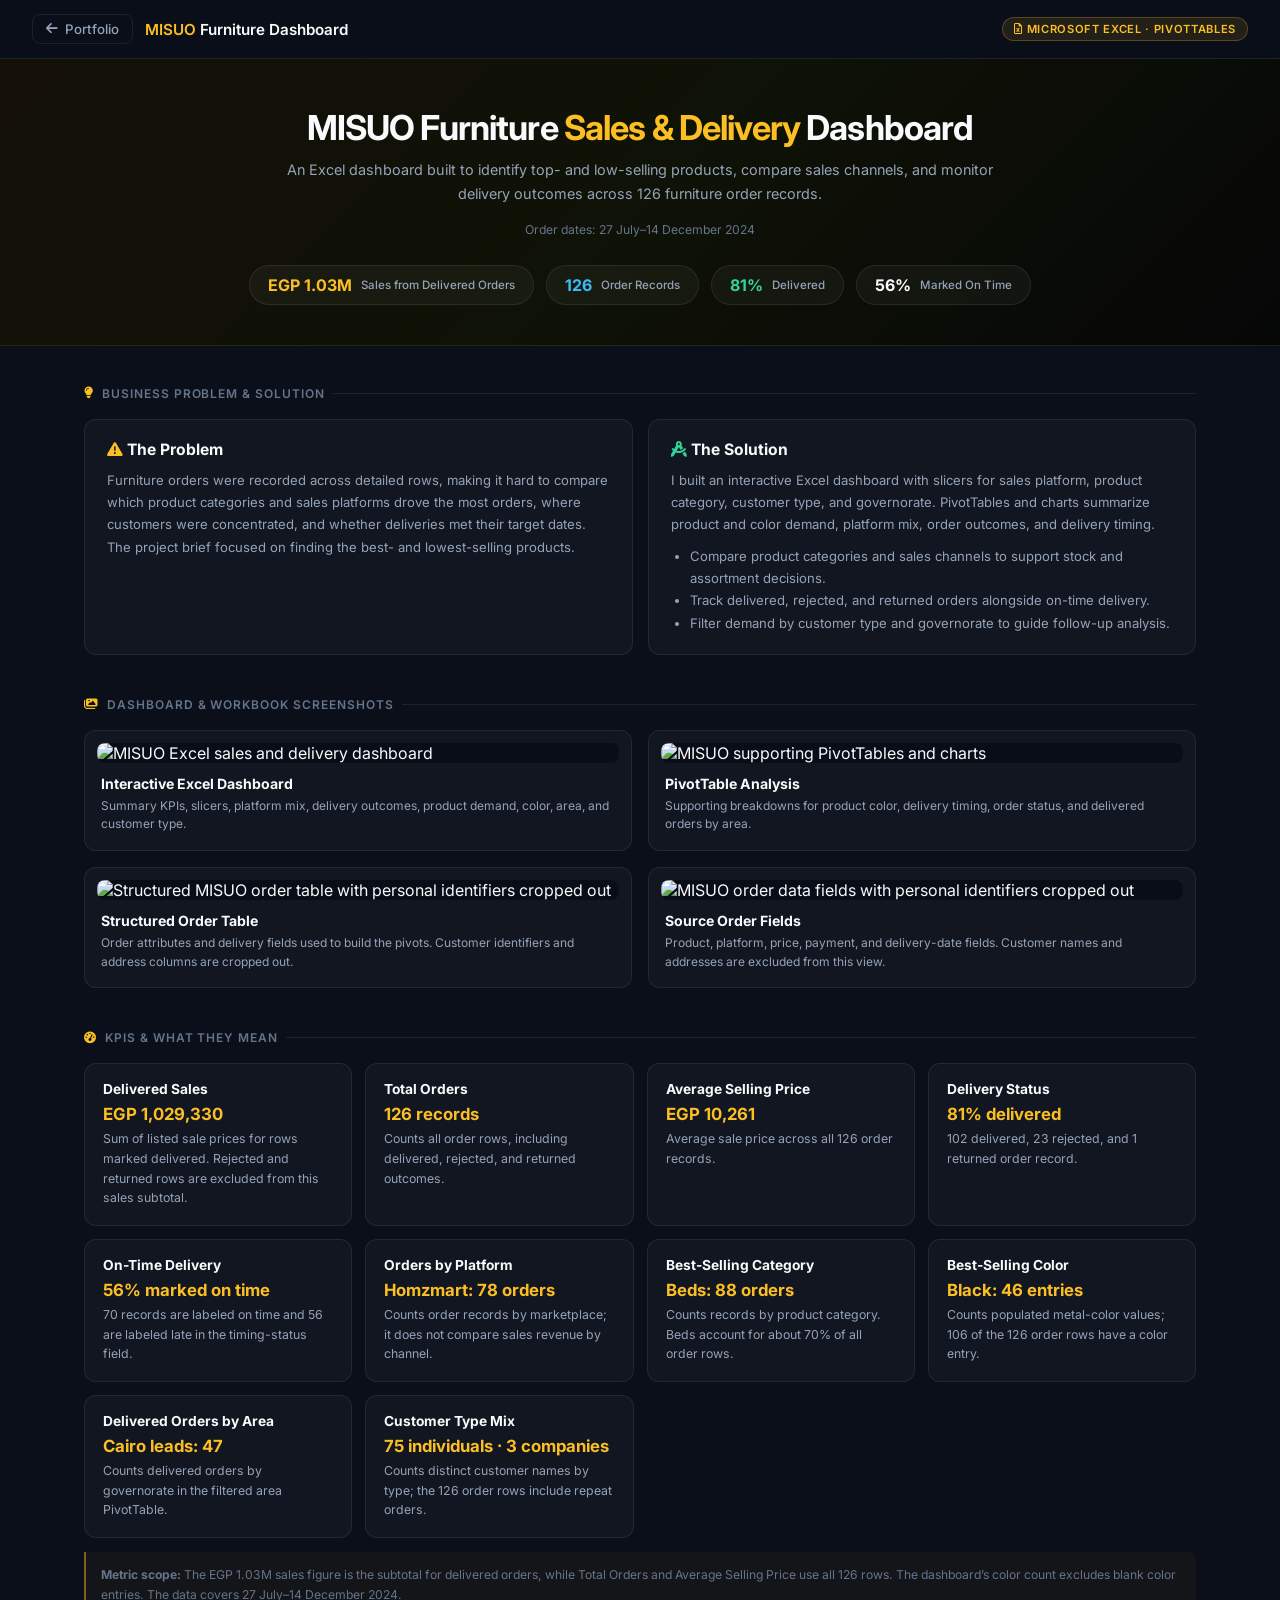
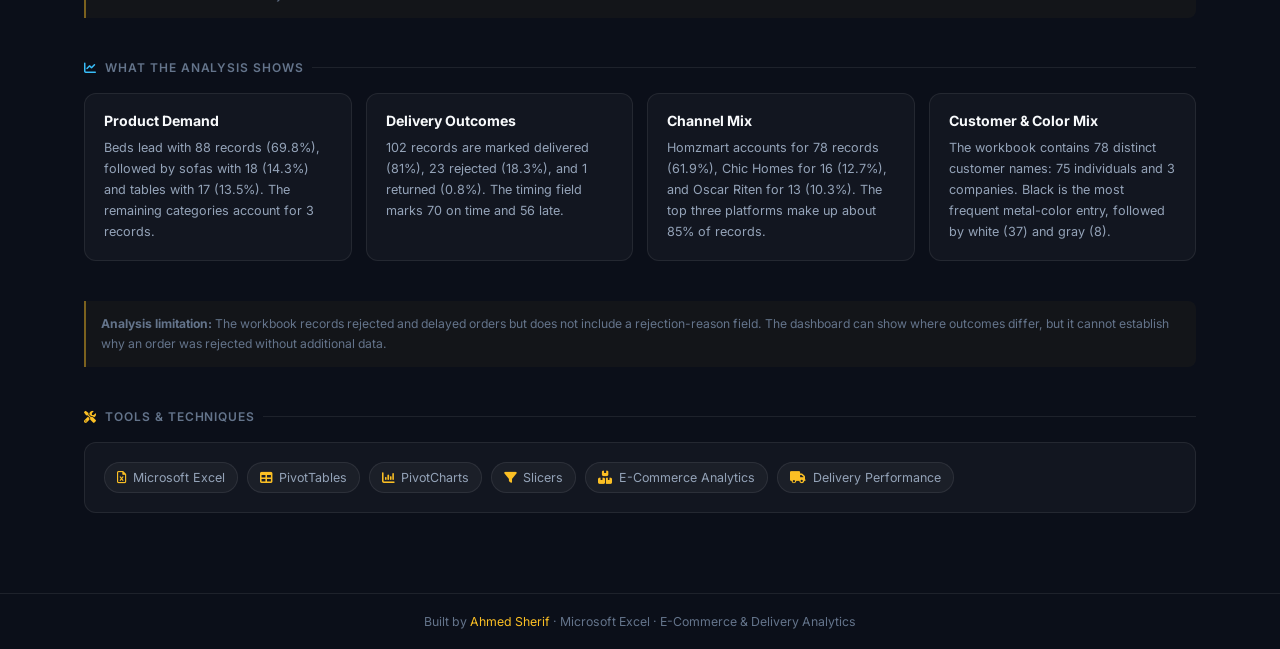
==== messieur-dashboard.html @ d5da156c "Add files via upload" ====
<!DOCTYPE html>
<html lang="en" data-theme="dark">
<head>
  <meta charset="UTF-8" />
  <meta name="viewport" content="width=device-width, initial-scale=1.0" />
  <title>MISUO Furniture Sales Dashboard | Ahmed Sherif</title>
  <link rel="preconnect" href="https://fonts.googleapis.com" />
  <link rel="preconnect" href="https://fonts.gstatic.com" crossorigin />
  <link href="https://fonts.googleapis.com/css2?family=Inter:wght@300;400;500;600;700&display=swap" rel="stylesheet" />
  <link rel="stylesheet" href="https://cdnjs.cloudflare.com/ajax/libs/font-awesome/6.5.1/css/all.min.css" crossorigin="anonymous" referrerpolicy="no-referrer" />
  <style>
    *,*::before,*::after{box-sizing:border-box;margin:0;padding:0}
    :root{--bg:#0b0f19;--surface:#101626;--card:rgba(255,255,255,.03);--border:rgba(255,255,255,.08);--text:#f8fafc;--muted:#94a3b8;--dim:#64748b;--amber:#fbbf24;--cyan:#38bdf8;--emerald:#34d399;--red:#f87171;--r:12px;--t:.2s cubic-bezier(.4,0,.2,1);--font:'Inter',system-ui,sans-serif}
    body{background:var(--bg);color:var(--text);font-family:var(--font);min-height:100vh}
    .topbar{position:sticky;top:0;z-index:100;background:rgba(11,15,25,.94);backdrop-filter:blur(16px);border-bottom:1px solid var(--border);padding:14px 32px;display:flex;align-items:center;justify-content:space-between;gap:16px}
    .topbar-left{display:flex;align-items:center;gap:12px}.back-btn{display:inline-flex;align-items:center;gap:7px;color:var(--muted);text-decoration:none;font-size:.83rem;font-weight:500;padding:6px 13px;border:1px solid var(--border);border-radius:8px;transition:var(--t)}.back-btn:hover{color:var(--text);border-color:rgba(255,255,255,.2)}
    .topbar-title{font-size:.95rem;font-weight:600}.topbar-title span,.amber{color:var(--amber)}.excel-badge{font-size:.7rem;font-weight:600;padding:4px 11px;background:rgba(251,191,36,.1);border:1px solid rgba(251,191,36,.25);color:var(--amber);border-radius:999px;text-transform:uppercase;letter-spacing:.06em;white-space:nowrap}
    .hero{background:linear-gradient(135deg,#141008 0%,#0f1206 50%,#060707 100%);border-bottom:1px solid var(--border);padding:48px 24px 40px;text-align:center}.hero h1{font-size:clamp(1.5rem,3vw,2.15rem);font-weight:700;letter-spacing:-.025em;margin-bottom:10px}.hero h1 .accent{color:var(--amber)}.hero>p{color:var(--muted);font-size:.9rem;max-width:720px;margin:0 auto 25px;line-height:1.7}.period{font-size:.76rem!important;color:var(--dim)!important;margin:-12px auto 24px!important}
    .kpi-row{display:flex;justify-content:center;gap:12px;flex-wrap:wrap}.kpi-chip{background:rgba(255,255,255,.04);border:1px solid var(--border);border-radius:999px;padding:9px 18px;display:flex;align-items:center;gap:9px}.kpi-chip .num{font-size:1rem;font-weight:700}.kpi-chip .lbl{font-size:.72rem;color:var(--muted);font-weight:500}
    .wrap{max-width:1160px;margin:0 auto;padding:40px 24px 70px}.sec-label{font-size:.75rem;font-weight:600;text-transform:uppercase;letter-spacing:.08em;color:var(--dim);margin-bottom:18px;display:flex;align-items:center;gap:8px}.sec-label::after{content:'';flex:1;height:1px;background:var(--border)}
    .case-grid{display:grid;grid-template-columns:repeat(auto-fit,minmax(285px,1fr));gap:15px;margin-bottom:42px}.case-card,.metric-card,.insight-card,.tool-box{background:var(--card);border:1px solid var(--border);border-radius:var(--r);padding:20px 22px}.case-card h3{font-size:.98rem;margin-bottom:10px}.case-card p,.case-card li{font-size:.82rem;color:var(--muted);line-height:1.7}.case-card ul{padding-left:19px;margin-top:9px}
    .gallery-grid{display:grid;grid-template-columns:repeat(auto-fit,minmax(440px,1fr));gap:16px;margin-bottom:42px}.gallery-card{background:var(--card);border:1px solid var(--border);border-radius:var(--r);padding:12px;overflow:hidden;transition:var(--t)}.gallery-card:hover{border-color:rgba(255,255,255,.17);transform:translateY(-2px)}.gallery-card img{width:100%;height:auto;max-height:390px;object-fit:contain;display:block;background:#080d17;border-radius:8px;cursor:zoom-in}.gallery-card h3{font-size:.88rem;margin:12px 4px 5px}.gallery-card p{font-size:.75rem;color:var(--muted);line-height:1.55;margin:0 4px 4px}
    .metric-grid{display:grid;grid-template-columns:repeat(auto-fit,minmax(220px,1fr));gap:13px;margin-bottom:14px}.metric-card{padding:17px 18px}.metric-card h3{font-size:.86rem;margin-bottom:7px}.metric-card p{font-size:.77rem;line-height:1.6;color:var(--muted)}.metric-value{display:block;color:var(--amber);font-size:1.05rem;font-weight:700;margin-bottom:5px}.data-note{font-size:.76rem;color:var(--dim);line-height:1.65;margin:0 0 42px;padding:13px 15px;border-left:2px solid rgba(251,191,36,.45);background:rgba(251,191,36,.035);border-radius:0 8px 8px 0}
    .insight-grid{display:grid;grid-template-columns:repeat(auto-fit,minmax(235px,1fr));gap:14px;margin-bottom:40px}.insight-card{padding:18px 19px}.insight-card h3{font-size:.88rem;margin-bottom:9px}.insight-card p{font-size:.79rem;line-height:1.65;color:var(--muted)}
    .tool-box{display:flex;flex-wrap:wrap;gap:9px;padding:19px;margin-bottom:10px}.tool-pill{display:inline-flex;align-items:center;gap:7px;font-size:.78rem;padding:7px 12px;background:rgba(255,255,255,.04);border:1px solid var(--border);border-radius:999px;color:var(--muted)}.tool-pill i{color:var(--amber)}
    .lightbox{display:none;position:fixed;inset:0;z-index:999;background:rgba(0,0,0,.94);backdrop-filter:blur(8px);align-items:center;justify-content:center;padding:22px;cursor:zoom-out}.lightbox.open{display:flex}.lightbox img{max-width:96vw;max-height:90vh;object-fit:contain;border-radius:8px}.lb-close{position:fixed;top:16px;right:19px;background:rgba(255,255,255,.09);border:0;color:var(--text);font-size:1.2rem;width:40px;height:40px;border-radius:50%;cursor:pointer}
    .foot{border-top:1px solid var(--border);text-align:center;padding:20px;font-size:.77rem;color:var(--dim)}.foot a{color:var(--amber);text-decoration:none}
    @media(max-width:620px){.topbar{padding:12px 14px}.topbar-title{font-size:.82rem}.excel-badge{font-size:.61rem;padding:4px 8px}.hero{padding:32px 16px}.wrap{padding:28px 14px 52px}.gallery-grid{grid-template-columns:1fr}.gallery-card img{max-height:280px}}
  </style>
</head>
<body>
  <header class="topbar">
    <div class="topbar-left"><a href="index.html#projects" class="back-btn"><i class="fa-solid fa-arrow-left"></i> Portfolio</a><span class="topbar-title"><span>MISUO</span> Furniture Dashboard</span></div>
    <span class="excel-badge"><i class="fa-regular fa-file-excel"></i> Microsoft Excel · PivotTables</span>
  </header>

  <section class="hero">
    <h1>MISUO Furniture <span class="accent">Sales &amp; Delivery</span> Dashboard</h1>
    <p>An Excel dashboard built to identify top- and low-selling products, compare sales channels, and monitor delivery outcomes across 126 furniture order records.</p>
    <p class="period">Order dates: 27 July–14 December 2024</p>
    <div class="kpi-row">
      <div class="kpi-chip"><span class="num amber">EGP 1.03M</span><span class="lbl">Sales from Delivered Orders</span></div>
      <div class="kpi-chip"><span class="num" style="color:var(--cyan)">126</span><span class="lbl">Order Records</span></div>
      <div class="kpi-chip"><span class="num" style="color:var(--emerald)">81%</span><span class="lbl">Delivered</span></div>
      <div class="kpi-chip"><span class="num" style="color:var(--indigo)">56%</span><span class="lbl">Marked On Time</span></div>
    </div>
  </section>

  <main class="wrap">
    <div class="sec-label"><i class="fa-solid fa-lightbulb" style="color:var(--amber)"></i> Business Problem &amp; Solution</div>
    <div class="case-grid">
      <article class="case-card">
        <h3><i class="fa-solid fa-triangle-exclamation" style="color:var(--amber)"></i> The Problem</h3>
        <p>Furniture orders were recorded across detailed rows, making it hard to compare which product categories and sales platforms drove the most orders, where customers were concentrated, and whether deliveries met their target dates. The project brief focused on finding the best- and lowest-selling products.</p>
      </article>
      <article class="case-card">
        <h3><i class="fa-solid fa-compass-drafting" style="color:var(--emerald)"></i> The Solution</h3>
        <p>I built an interactive Excel dashboard with slicers for sales platform, product category, customer type, and governorate. PivotTables and charts summarize product and color demand, platform mix, order outcomes, and delivery timing.</p>
        <ul>
          <li>Compare product categories and sales channels to support stock and assortment decisions.</li>
          <li>Track delivered, rejected, and returned orders alongside on-time delivery.</li>
          <li>Filter demand by customer type and governorate to guide follow-up analysis.</li>
        </ul>
      </article>
    </div>

    <div class="sec-label"><i class="fa-solid fa-images" style="color:var(--amber)"></i> Dashboard &amp; Workbook Screenshots</div>
    <div class="gallery-grid">
      <article class="gallery-card"><img src="assets/images/misuo-dashboard.png" alt="MISUO Excel sales and delivery dashboard" onclick="openLb(this.src)" /><h3>Interactive Excel Dashboard</h3><p>Summary KPIs, slicers, platform mix, delivery outcomes, product demand, color, area, and customer type.</p></article>
      <article class="gallery-card"><img src="assets/images/misuo-pivots.png" alt="MISUO supporting PivotTables and charts" onclick="openLb(this.src)" /><h3>PivotTable Analysis</h3><p>Supporting breakdowns for product color, delivery timing, order status, and delivered orders by area.</p></article>
      <article class="gallery-card"><img src="assets/images/misuo-order-table.png" alt="Structured MISUO order table with personal identifiers cropped out" onclick="openLb(this.src)" /><h3>Structured Order Table</h3><p>Order attributes and delivery fields used to build the pivots. Customer identifiers and address columns are cropped out.</p></article>
      <article class="gallery-card"><img src="assets/images/misuo-source-data.png" alt="MISUO order data fields with personal identifiers cropped out" onclick="openLb(this.src)" /><h3>Source Order Fields</h3><p>Product, platform, price, payment, and delivery-date fields. Customer names and addresses are excluded from this view.</p></article>
    </div>

    <div class="sec-label"><i class="fa-solid fa-gauge-high" style="color:var(--amber)"></i> KPIs &amp; What They Mean</div>
    <div class="metric-grid">
      <article class="metric-card"><h3>Delivered Sales</h3><span class="metric-value">EGP 1,029,330</span><p>Sum of listed sale prices for rows marked delivered. Rejected and returned rows are excluded from this sales subtotal.</p></article>
      <article class="metric-card"><h3>Total Orders</h3><span class="metric-value">126 records</span><p>Counts all order rows, including delivered, rejected, and returned outcomes.</p></article>
      <article class="metric-card"><h3>Average Selling Price</h3><span class="metric-value">EGP 10,261</span><p>Average sale price across all 126 order records.</p></article>
      <article class="metric-card"><h3>Delivery Status</h3><span class="metric-value">81% delivered</span><p>102 delivered, 23 rejected, and 1 returned order record.</p></article>
      <article class="metric-card"><h3>On-Time Delivery</h3><span class="metric-value">56% marked on time</span><p>70 records are labeled on time and 56 are labeled late in the timing-status field.</p></article>
      <article class="metric-card"><h3>Orders by Platform</h3><span class="metric-value">Homzmart: 78 orders</span><p>Counts order records by marketplace; it does not compare sales revenue by channel.</p></article>
      <article class="metric-card"><h3>Best-Selling Category</h3><span class="metric-value">Beds: 88 orders</span><p>Counts records by product category. Beds account for about 70% of all order rows.</p></article>
      <article class="metric-card"><h3>Best-Selling Color</h3><span class="metric-value">Black: 46 entries</span><p>Counts populated metal-color values; 106 of the 126 order rows have a color entry.</p></article>
      <article class="metric-card"><h3>Delivered Orders by Area</h3><span class="metric-value">Cairo leads: 47</span><p>Counts delivered orders by governorate in the filtered area PivotTable.</p></article>
      <article class="metric-card"><h3>Customer Type Mix</h3><span class="metric-value">75 individuals · 3 companies</span><p>Counts distinct customer names by type; the 126 order rows include repeat orders.</p></article>
    </div>
    <p class="data-note"><strong>Metric scope:</strong> The EGP 1.03M sales figure is the subtotal for delivered orders, while Total Orders and Average Selling Price use all 126 rows. The dashboard’s color count excludes blank color entries. The data covers 27 July–14 December 2024.</p>

    <div class="sec-label"><i class="fa-solid fa-chart-line" style="color:var(--cyan)"></i> What the Analysis Shows</div>
    <div class="insight-grid">
      <article class="insight-card"><h3>Product Demand</h3><p>Beds lead with 88 records (69.8%), followed by sofas with 18 (14.3%) and tables with 17 (13.5%). The remaining categories account for 3 records.</p></article>
      <article class="insight-card"><h3>Delivery Outcomes</h3><p>102 records are marked delivered (81%), 23 rejected (18.3%), and 1 returned (0.8%). The timing field marks 70 on time and 56 late.</p></article>
      <article class="insight-card"><h3>Channel Mix</h3><p>Homzmart accounts for 78 records (61.9%), Chic Homes for 16 (12.7%), and Oscar Riten for 13 (10.3%). The top three platforms make up about 85% of records.</p></article>
      <article class="insight-card"><h3>Customer &amp; Color Mix</h3><p>The workbook contains 78 distinct customer names: 75 individuals and 3 companies. Black is the most frequent metal-color entry, followed by white (37) and gray (8).</p></article>
    </div>
    <p class="data-note"><strong>Analysis limitation:</strong> The workbook records rejected and delayed orders but does not include a rejection-reason field. The dashboard can show where outcomes differ, but it cannot establish why an order was rejected without additional data.</p>

    <div class="sec-label"><i class="fa-solid fa-screwdriver-wrench" style="color:var(--amber)"></i> Tools &amp; Techniques</div>
    <div class="tool-box">
      <span class="tool-pill"><i class="fa-regular fa-file-excel"></i> Microsoft Excel</span>
      <span class="tool-pill"><i class="fa-solid fa-table"></i> PivotTables</span>
      <span class="tool-pill"><i class="fa-solid fa-chart-column"></i> PivotCharts</span>
      <span class="tool-pill"><i class="fa-solid fa-filter"></i> Slicers</span>
      <span class="tool-pill"><i class="fa-solid fa-boxes-stacked"></i> E-Commerce Analytics</span>
      <span class="tool-pill"><i class="fa-solid fa-truck"></i> Delivery Performance</span>
    </div>
  </main>

  <div class="lightbox" id="lb" onclick="closeLb()"><button class="lb-close" type="button" aria-label="Close image" onclick="event.stopPropagation();closeLb()"><i class="fa-solid fa-xmark"></i></button><img id="lbImg" src="" alt="" /></div>
  <footer class="foot">Built by <a href="index.html">Ahmed Sherif</a> · Microsoft Excel · E-Commerce &amp; Delivery Analytics</footer>
  <script>
    function openLb(src){document.getElementById('lbImg').src=src;document.getElementById('lb').classList.add('open');document.body.style.overflow='hidden'}
    function closeLb(){document.getElementById('lb').classList.remove('open');document.body.style.overflow=''}
    document.addEventListener('keydown',e=>{if(e.key==='Escape')closeLb()});
  </script>
</body>
</html>
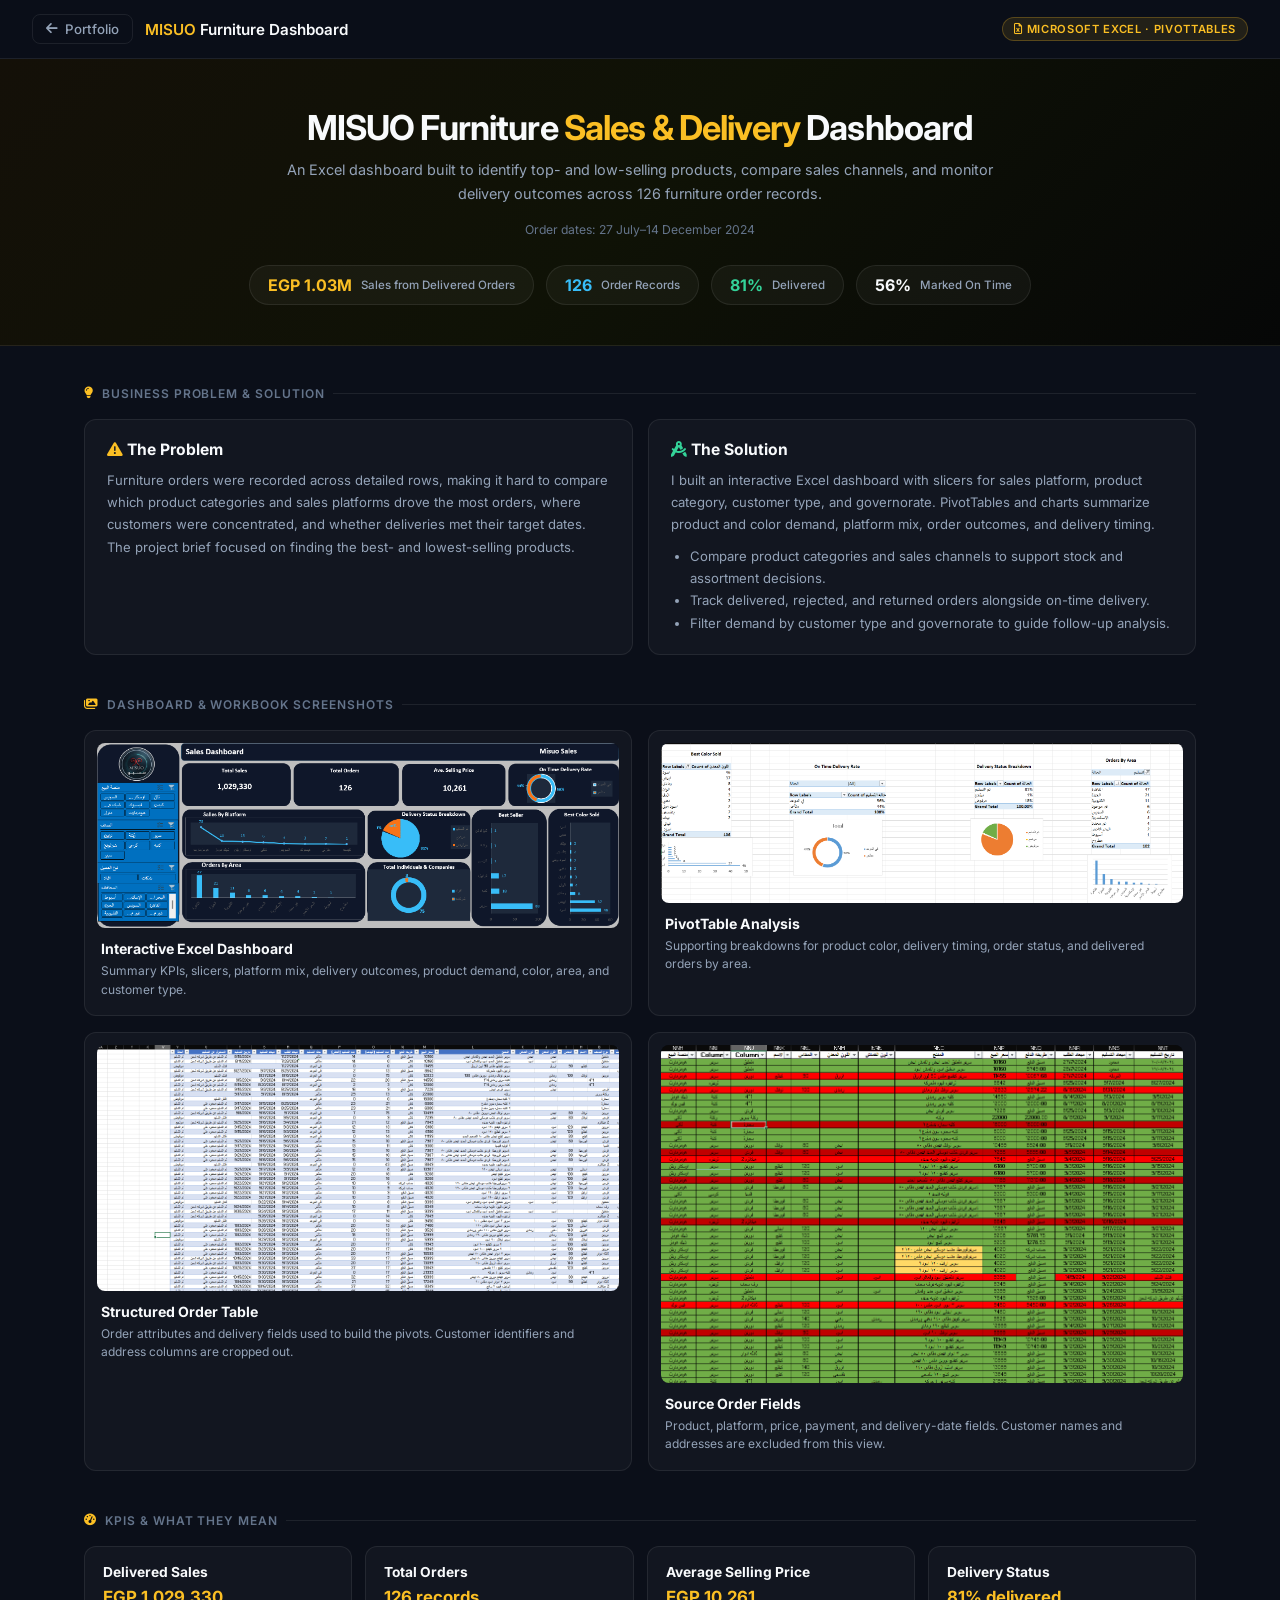
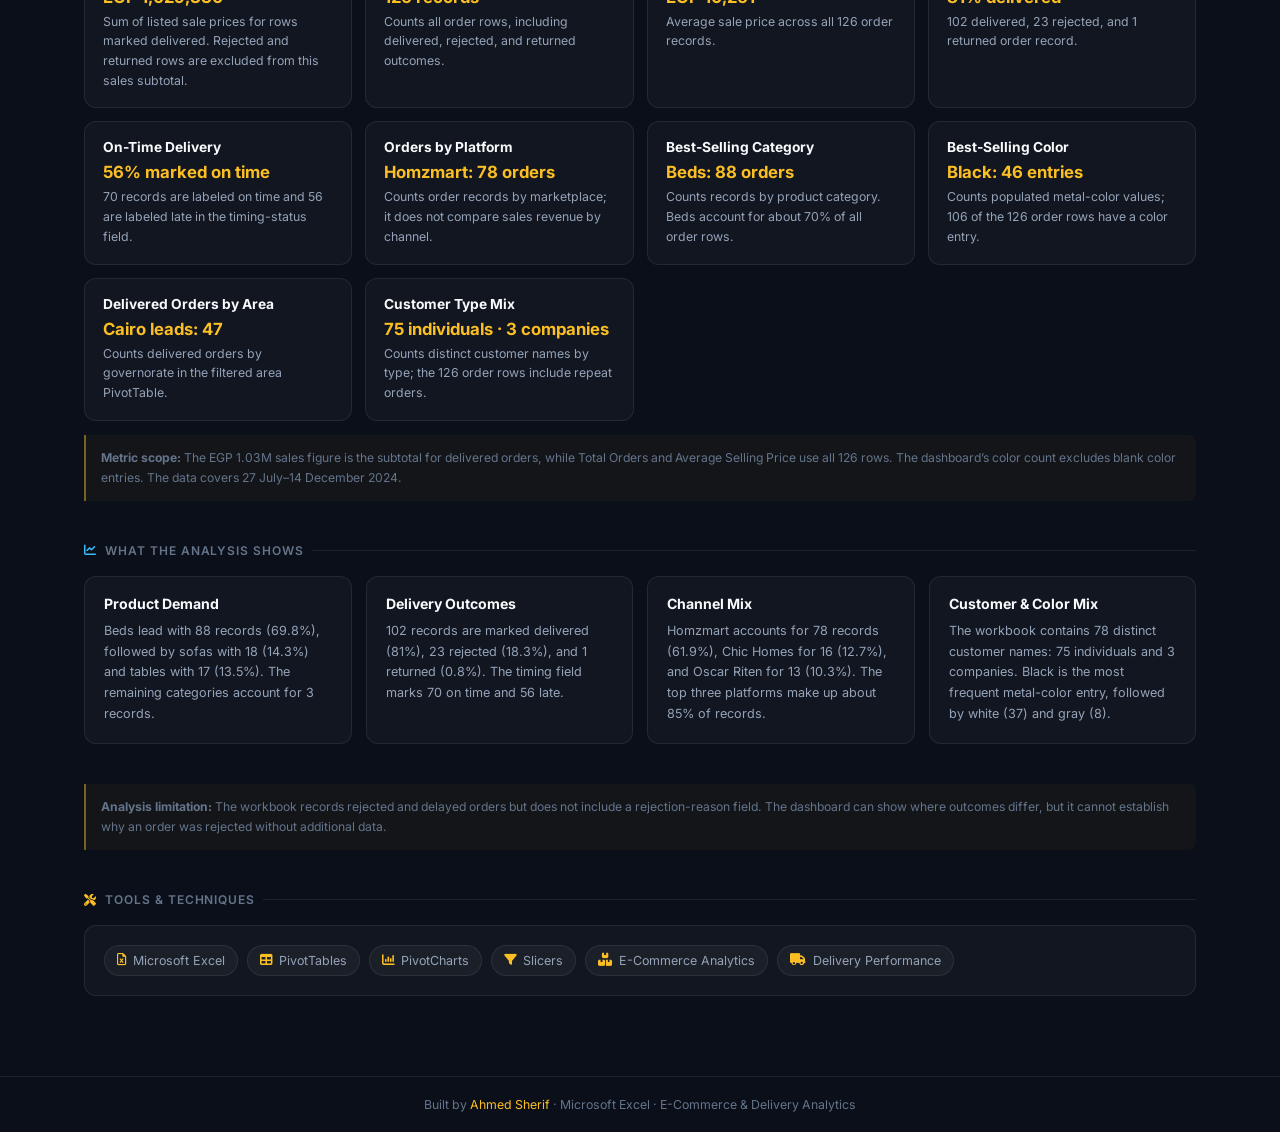
==== commit a671e6e9: "Fix portfolio image paths for Vercel deployment" ====
--- a/messieur-dashboard.html
+++ b/messieur-dashboard.html
@@ -66,10 +66,10 @@
 
     <div class="sec-label"><i class="fa-solid fa-images" style="color:var(--amber)"></i> Dashboard &amp; Workbook Screenshots</div>
     <div class="gallery-grid">
-      <article class="gallery-card"><img src="assets/images/misuo-dashboard.png" alt="MISUO Excel sales and delivery dashboard" onclick="openLb(this.src)" /><h3>Interactive Excel Dashboard</h3><p>Summary KPIs, slicers, platform mix, delivery outcomes, product demand, color, area, and customer type.</p></article>
-      <article class="gallery-card"><img src="assets/images/misuo-pivots.png" alt="MISUO supporting PivotTables and charts" onclick="openLb(this.src)" /><h3>PivotTable Analysis</h3><p>Supporting breakdowns for product color, delivery timing, order status, and delivered orders by area.</p></article>
-      <article class="gallery-card"><img src="assets/images/misuo-order-table.png" alt="Structured MISUO order table with personal identifiers cropped out" onclick="openLb(this.src)" /><h3>Structured Order Table</h3><p>Order attributes and delivery fields used to build the pivots. Customer identifiers and address columns are cropped out.</p></article>
-      <article class="gallery-card"><img src="assets/images/misuo-source-data.png" alt="MISUO order data fields with personal identifiers cropped out" onclick="openLb(this.src)" /><h3>Source Order Fields</h3><p>Product, platform, price, payment, and delivery-date fields. Customer names and addresses are excluded from this view.</p></article>
+      <article class="gallery-card"><img src="data-analyst-portfolio/assets/images/misuo-dashboard.png" alt="MISUO Excel sales and delivery dashboard" onclick="openLb(this.src)" /><h3>Interactive Excel Dashboard</h3><p>Summary KPIs, slicers, platform mix, delivery outcomes, product demand, color, area, and customer type.</p></article>
+      <article class="gallery-card"><img src="data-analyst-portfolio/assets/images/misuo-pivots.png" alt="MISUO supporting PivotTables and charts" onclick="openLb(this.src)" /><h3>PivotTable Analysis</h3><p>Supporting breakdowns for product color, delivery timing, order status, and delivered orders by area.</p></article>
+      <article class="gallery-card"><img src="data-analyst-portfolio/assets/images/misuo-order-table.png" alt="Structured MISUO order table with personal identifiers cropped out" onclick="openLb(this.src)" /><h3>Structured Order Table</h3><p>Order attributes and delivery fields used to build the pivots. Customer identifiers and address columns are cropped out.</p></article>
+      <article class="gallery-card"><img src="data-analyst-portfolio/assets/images/misuo-source-data.png" alt="MISUO order data fields with personal identifiers cropped out" onclick="openLb(this.src)" /><h3>Source Order Fields</h3><p>Product, platform, price, payment, and delivery-date fields. Customer names and addresses are excluded from this view.</p></article>
     </div>
 
     <div class="sec-label"><i class="fa-solid fa-gauge-high" style="color:var(--amber)"></i> KPIs &amp; What They Mean</div>
